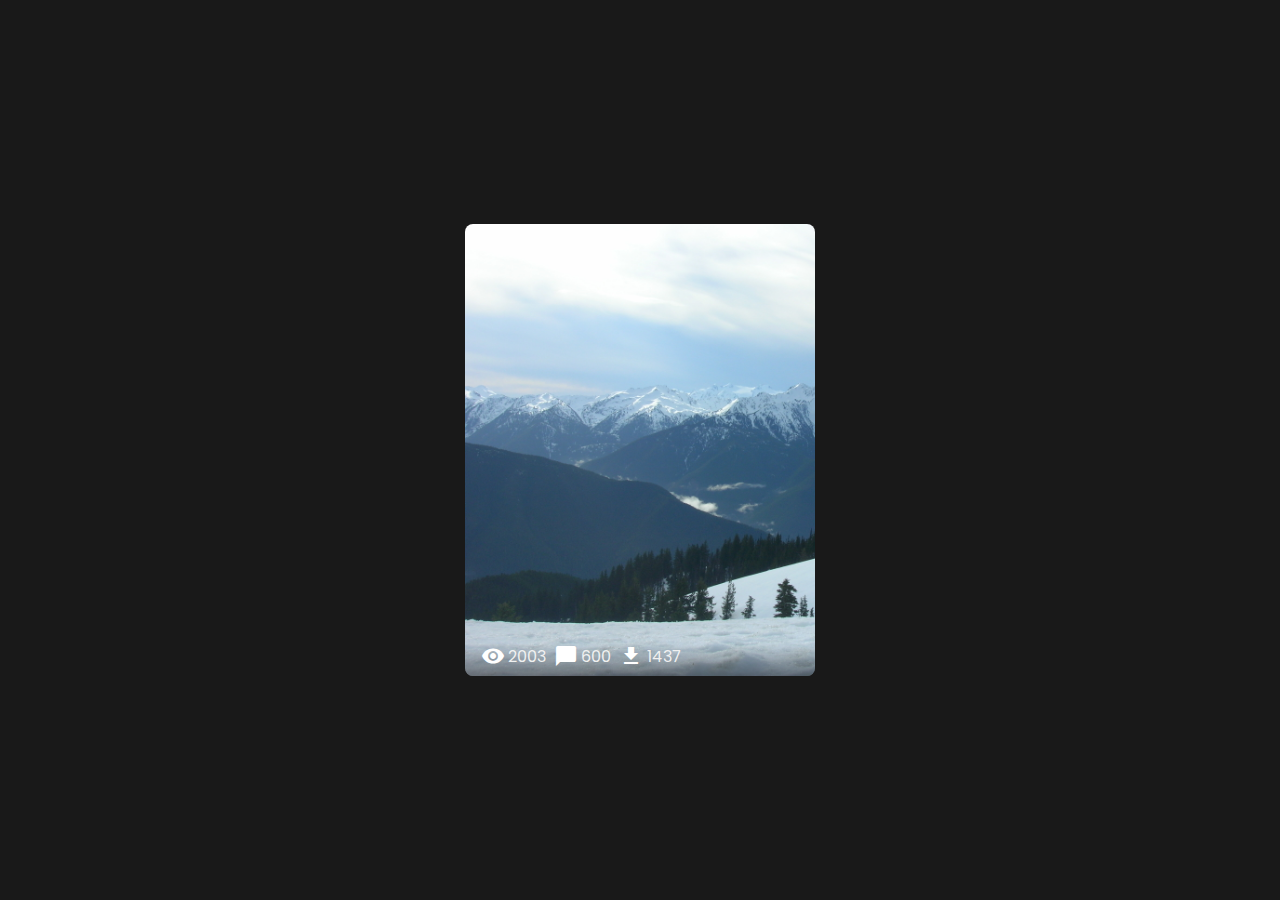
==== docs/index.html @ e6128160 "Website setup" ====
<!DOCTYPE html>
<html lang="en">
<head>
    <meta charset="UTF-8">
    <meta http-equiv="X-UA-Compatible" content="IE=edge">
    <meta name="viewport" content="width=device-width, initial-scale=1.0">
    <link rel="stylesheet" href="style.css">
    <link rel="stylesheet" href="https://fonts.googleapis.com/icon?family=Material+Icons">
    <link rel="preconnect" href="https://fonts.googleapis.com">
<link rel="preconnect" href="https://fonts.gstatic.com" crossorigin>
<link href="https://fonts.googleapis.com/css2?family=Poppins:wght@300&display=swap" rel="stylesheet">
    <title>Document</title>
</head>
<body>
    <div class="card">
        <div class="card-content">
            <div class="card-stats">
                <i class="material-icons" style="color: white;">visibility</i> 
                <p class="card-stat">2003</p>
                <i class="material-icons"style="color: white; ">chat_bubble</i>
                <p class="card-stat">600</p>
                <i class="material-icons"style="color: white;">file_download</i>
                <p class="card-stat">1437</p>
            </div>
            <div class="card-footer">
                <img src="./avatar.png" class="avatar">
                <div class="card-details">
                    <h3 class="card-title">White Mountains</h3>
                    <p class="card-author">by <em>Joseph Therrian</em></p>
                </div>
            </div>
        </div>
    </div>
</body>
</html>
---- docs/style.css ----
:root{
    --clr-neutral-100: rgba(243, 243, 243, 0.979);
    --clr-neutral-900: rgba(14, 14, 14, 0.952);
    --clr-accent-500: rgba(235, 64, 52, 1);
}

*,
*::after,
*::before{
    box-sizing: border-box;
    padding: 0;
    margin: 0;
    font-family: 'Poppins', sans-serif;
}

body{
    line-height: 1.6;
    background-color: var(--clr-neutral-900);
    display: grid;
    min-height: 100vh;
    place-items: center;
}

.card{
    max-width: 35ch;
    display: flex;
    flex-direction: column;
    padding: 20rem 0 0 0;
    background-image: url(./img.jpg);
    background-size: cover;
    transition: transform 300ms ease;
    border-radius: .5rem;
    overflow: hidden;
}

.card:hover{
    transform: scale(1.1);
}

.card-content{
    transform: translateY(75%);
    transition: transform 500ms ease;
}

.card:hover .card-content{
    transform: translateY(0%);
}

.card-stats{
    display: flex;
    width: 100%;
    padding-left: 1rem;
    padding-bottom: .7rem;
    background: linear-gradient(
       hsl(0 0% 0% /0), 
       hsl(0 0% 0% / .5)
    );
}

.card-stat{
   color: var(--clr-neutral-100);
   padding-left: .2rem;
   padding-right: .5rem;
}

.card-footer{
    padding: .9rem;
    background-color: var(--clr-neutral-100);
    display: flex;
}



.card-details{
    padding-left: 1rem;
    padding-top: .5rem;
}

.avatar{
    vertical-align: middle;
    border-radius: 3rem;
    width: 20%;
    object-fit: contain;
}
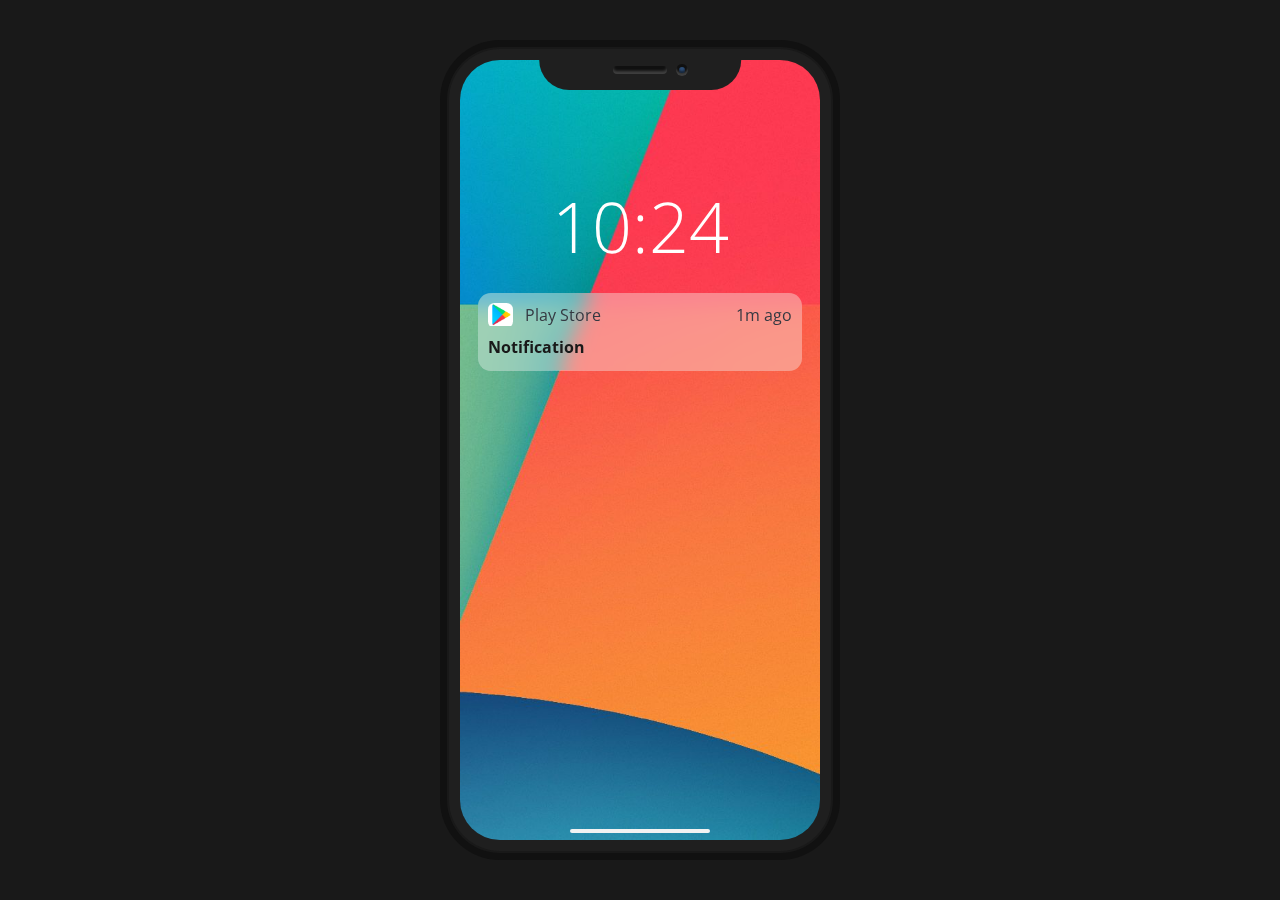
==== commit 298bdf63: "Updated website" ====
--- a/docs/index.html
+++ b/docs/index.html
@@ -7,29 +7,72 @@
     <link rel="stylesheet" href="style.css">
     <link rel="stylesheet" href="https://fonts.googleapis.com/icon?family=Material+Icons">
     <link rel="preconnect" href="https://fonts.googleapis.com">
-<link rel="preconnect" href="https://fonts.gstatic.com" crossorigin>
-<link href="https://fonts.googleapis.com/css2?family=Poppins:wght@300&display=swap" rel="stylesheet">
+    <link rel="preconnect" href="https://fonts.gstatic.com" crossorigin>
+    <link href="https://fonts.googleapis.com/css2?family=Open+Sans:wght@300;400&display=swap" rel="stylesheet">
     <title>Document</title>
 </head>
 <body>
-    <div class="card">
-        <div class="card-content">
-            <div class="card-stats">
-                <i class="material-icons" style="color: white;">visibility</i> 
-                <p class="card-stat">2003</p>
-                <i class="material-icons"style="color: white; ">chat_bubble</i>
-                <p class="card-stat">600</p>
-                <i class="material-icons"style="color: white;">file_download</i>
-                <p class="card-stat">1437</p>
+    <div class="iphone-x">
+        <i>Speaker</i>
+        <b>Camera</b>
+        <s>10:24</s>
+        
+        <!--<span>Left action button</span>
+        <span>Right action button</span>-->
+        <div class="notifications">
+            <div class="notification" id="notification">
+                <div class="content">
+                    <div class="header">
+                        <div class="icon"></div>
+                        <div class="icon-title">Play Store</div>
+                        <div class="time-stamp">1m ago</div>
+                    </div>
+                    <div class="body">
+                        <p class="header" id="notificationHeader">Notification</p>
+                        <p class="data" id="notificationContent">toEat is an app that takes the stress of choosing what to eat away from you. 
+                            <a href="https://play.google.com/store/apps/details?id=com.cpp.toEat" class="link-to-store">Try it out!</a>
+                        </p>
+                    </div>
+                </div>
             </div>
-            <div class="card-footer">
-                <img src="./avatar.png" class="avatar">
-                <div class="card-details">
-                    <h3 class="card-title">White Mountains</h3>
-                    <p class="card-author">by <em>Joseph Therrian</em></p>
+            <div class="notification2" id="notification2">
+                <div class="content">
+                    <div class="header">
+                        <div class="icon2"></div>
+                        <div class="icon-title">Photos</div>
+                        <div class="time-stamp">Now</div>
+                    </div>
+                    <div class="body">
+                        <p class="header" id="notificationHeader2">Notification</p>
+                        <p class="data" id="notificationContent2">
+                            <a href="./takealook.html" class="link-to-store">View Screenshots</a>
+                        </p>
+                    </div>
                 </div>
             </div>
         </div>
+
     </div>
+    <script>
+        let notification= document.getElementById("notification");
+        let notificationHeader = document.getElementById("notificationHeader")
+        let notificationContent = document.getElementById("notificationContent");
+        let notification2= document.getElementById("notification2");
+        let notificationHeader2 = document.getElementById("notificationHeader2")
+        let notificationContent2 = document.getElementById("notificationContent2");
+        setTimeout(() => { notification.style.transform = "translateY(0px)"; }, 500);
+
+        notification.addEventListener("click", function(){
+            notificationHeader.innerText = "Install this years #1 food app!";
+            notificationContent.style.display = "block";
+            setTimeout(() => { notification2.style.transform = "translateY(0px)"; }, 1000);
+
+        })
+        notification2.addEventListener("click", function(){
+            notificationHeader2.innerText = "See whats inside";
+            notificationContent2.style.display = "block";
+
+        })
+    </script>
 </body>
 </html>--- a/docs/style.css
+++ b/docs/style.css
@@ -10,7 +10,7 @@
     box-sizing: border-box;
     padding: 0;
     margin: 0;
-    font-family: 'Poppins', sans-serif;
+    font-family: 'Open Sans', sans-serif;
 }
 
 body{
@@ -21,64 +21,204 @@
     place-items: center;
 }
 
-.card{
-    max-width: 35ch;
+.iphone-x {
+    position: relative;
+    margin: 40px auto;
+    width: 360px;
+    height: 780px;
+    background-color: #7371ee;
+    /*background-image: linear-gradient(60deg, #7371ee 1%, #a1d9d6 100%);*/
+    background-image: url(./android-img.jpg);
+    background-size: cover;
+    background-repeat: no-repeat;
+    border-radius: 40px;
+    box-shadow: 0px 0px 0px 11px #1f1f1f, 0px 0px 0px 13px #191919, 0px 0px 0px 20px #111;
+    overflow: hidden;
+}
+.iphone-x:before, .iphone-x:after {
+    content: '';
+    position: absolute;
+    left: 50%;
+    transform: translateX(-50%);
+}
+.iphone-x:after {
+    bottom: 7px;
+    width: 140px;
+    height: 4px;
+    background-color: #f2f2f2;
+    border-radius: 10px;
+}
+.iphone-x:before {
+    top: 0px;
+    width: 56%;
+    height: 30px;
+    background-color: #1f1f1f;
+    border-radius: 0px 0px 40px 40px;
+}
+.iphone-x i, .iphone-x b, .iphone-x s, .iphone-x span {
+    position: absolute;
+    display: block;
+    color: transparent;
+}
+.iphone-x i {
+    top: 0px;
+    left: 50%;
+    transform: translate(-50%, 6px);
+    height: 8px;
+    width: 15%;
+    background-color: #101010;
+    border-radius: 8px;
+    box-shadow: inset 0px -3px 3px 0px rgba(256, 256, 256, 0.2);
+}
+.iphone-x b {
+    left: 10%;
+    top: 0px;
+    transform: translate(180px, 4px);
+    width: 12px;
+    height: 12px;
+    background-color: #101010;
+    border-radius: 12px;
+    box-shadow: inset 0px -3px 2px 0px rgba(256, 256, 256, 0.2);
+}
+.iphone-x b:after {
+    content: '';
+    position: absolute;
+    background-color: #2d4d76;
+    width: 6px;
+    height: 6px;
+    top: 2px;
+    left: 2px;
+    top: 3px;
+    left: 3px;
+    display: block;
+    border-radius: 4px;
+    box-shadow: inset 0px -2px 2px rgba(0, 0, 0, 0.5);
+}
+.iphone-x s {
+    top: 50px;
+    color: #fff;
+    text-align: center;
+    text-decoration: none;
+    width: 100%;
+    font-size: 70px;
+    font-weight: 100;
+    padding-top: 60px;
+}
+.iphone-x span {
+    bottom: 50px;
+    width: 40px;
+    height: 40px;
+    background-color: rgba(0, 0, 0, 0.3);
+    border-radius: 50%;
+    left: 30px;
+}
+.iphone-x span + span {
+    left: auto;
+    right: 30px;
+}
+
+.iphone-x .notifications{
+    color: #fff;
+    position: absolute;
+    top: 28%;
+    width: 100%;
+
+}
+
+.iphone-x .notification{
+    margin-top: 15px;
+    width: 100%;
     display: flex;
-    flex-direction: column;
-    padding: 20rem 0 0 0;
-    background-image: url(./img.jpg);
-    background-size: cover;
-    transition: transform 300ms ease;
-    border-radius: .5rem;
-    overflow: hidden;
-}
-
-.card:hover{
-    transform: scale(1.1);
-}
-
-.card-content{
-    transform: translateY(75%);
-    transition: transform 500ms ease;
-}
-
-.card:hover .card-content{
-    transform: translateY(0%);
-}
-
-.card-stats{
+    justify-content: center;
+    cursor: pointer;
+    transform: translateY(700px);
+    transition: transform 800ms ease;
+}
+
+.iphone-x .notification2{
+    margin-top: 15px;
+    width: 100%;
     display: flex;
-    width: 100%;
-    padding-left: 1rem;
-    padding-bottom: .7rem;
-    background: linear-gradient(
-       hsl(0 0% 0% /0), 
-       hsl(0 0% 0% / .5)
-    );
-}
-
-.card-stat{
-   color: var(--clr-neutral-100);
-   padding-left: .2rem;
-   padding-right: .5rem;
-}
-
-.card-footer{
-    padding: .9rem;
-    background-color: var(--clr-neutral-100);
+    justify-content: center;
+    cursor: pointer;
+    transform: translateY(500px);
+    transition: transform 800ms ease;
+}
+
+
+.iphone-x .content {
+    backdrop-filter: saturate(110%) blur(10px);
+    background-color: rgba(242, 242, 242, 0.4);
+    border-radius: .8rem;
+    width: 90%;
+    padding: 10px;
+}
+
+.iphone-x .notification .content .body .header{
+    color: #191919;
+    font-weight: bold;
+}
+
+.iphone-x .notification2 .content .body .header{
+    color: #191919;
+    font-weight: bold;
+}
+
+.iphone-x .header{
     display: flex;
-}
-
-
-
-.card-details{
-    padding-left: 1rem;
-    padding-top: .5rem;
-}
-
-.avatar{
-    vertical-align: middle;
-    border-radius: 3rem;
-    width: 20%;
-    object-fit: contain;
-}+    flex-direction: row;
+    color: rgba(53, 57, 66, 1);
+    font-size:medium;
+}
+
+.iphone-x .icon {
+    background-image: url(./play-store-icon.png);
+    background-size: contain;
+    background-repeat: no-repeat;
+    border-radius: .4rem;
+    width: 25px;
+    height: 25px;
+}
+
+.iphone-x .icon2 {
+    background-image: url(./photos-icon.png);
+    background-size: contain;
+    background-repeat: no-repeat;
+    border-radius: .4rem;
+    width: 25px;
+    height: 25px;
+}
+
+.iphone-x .icon-title{
+    margin-left: 4%;
+}
+
+.iphone-x .time-stamp {
+    margin-left: auto;
+}
+
+.iphone-x .notification .content .body {
+    margin-top: 2%;
+}
+
+.iphone-x .notification .content .body .data{
+    display: none;
+    background-color: transparent;
+    color: #191919;
+    font-weight: normal;
+}
+
+.iphone-x .notification2 .content .body {
+    margin-top: 2%;
+}
+
+.iphone-x .notification2 .content .body .data{
+    display: none;
+    background-color: transparent;
+    color: #191919;
+    font-weight: normal;
+}
+
+.iphone-x .link-to-store{
+    color: #191919;
+}
